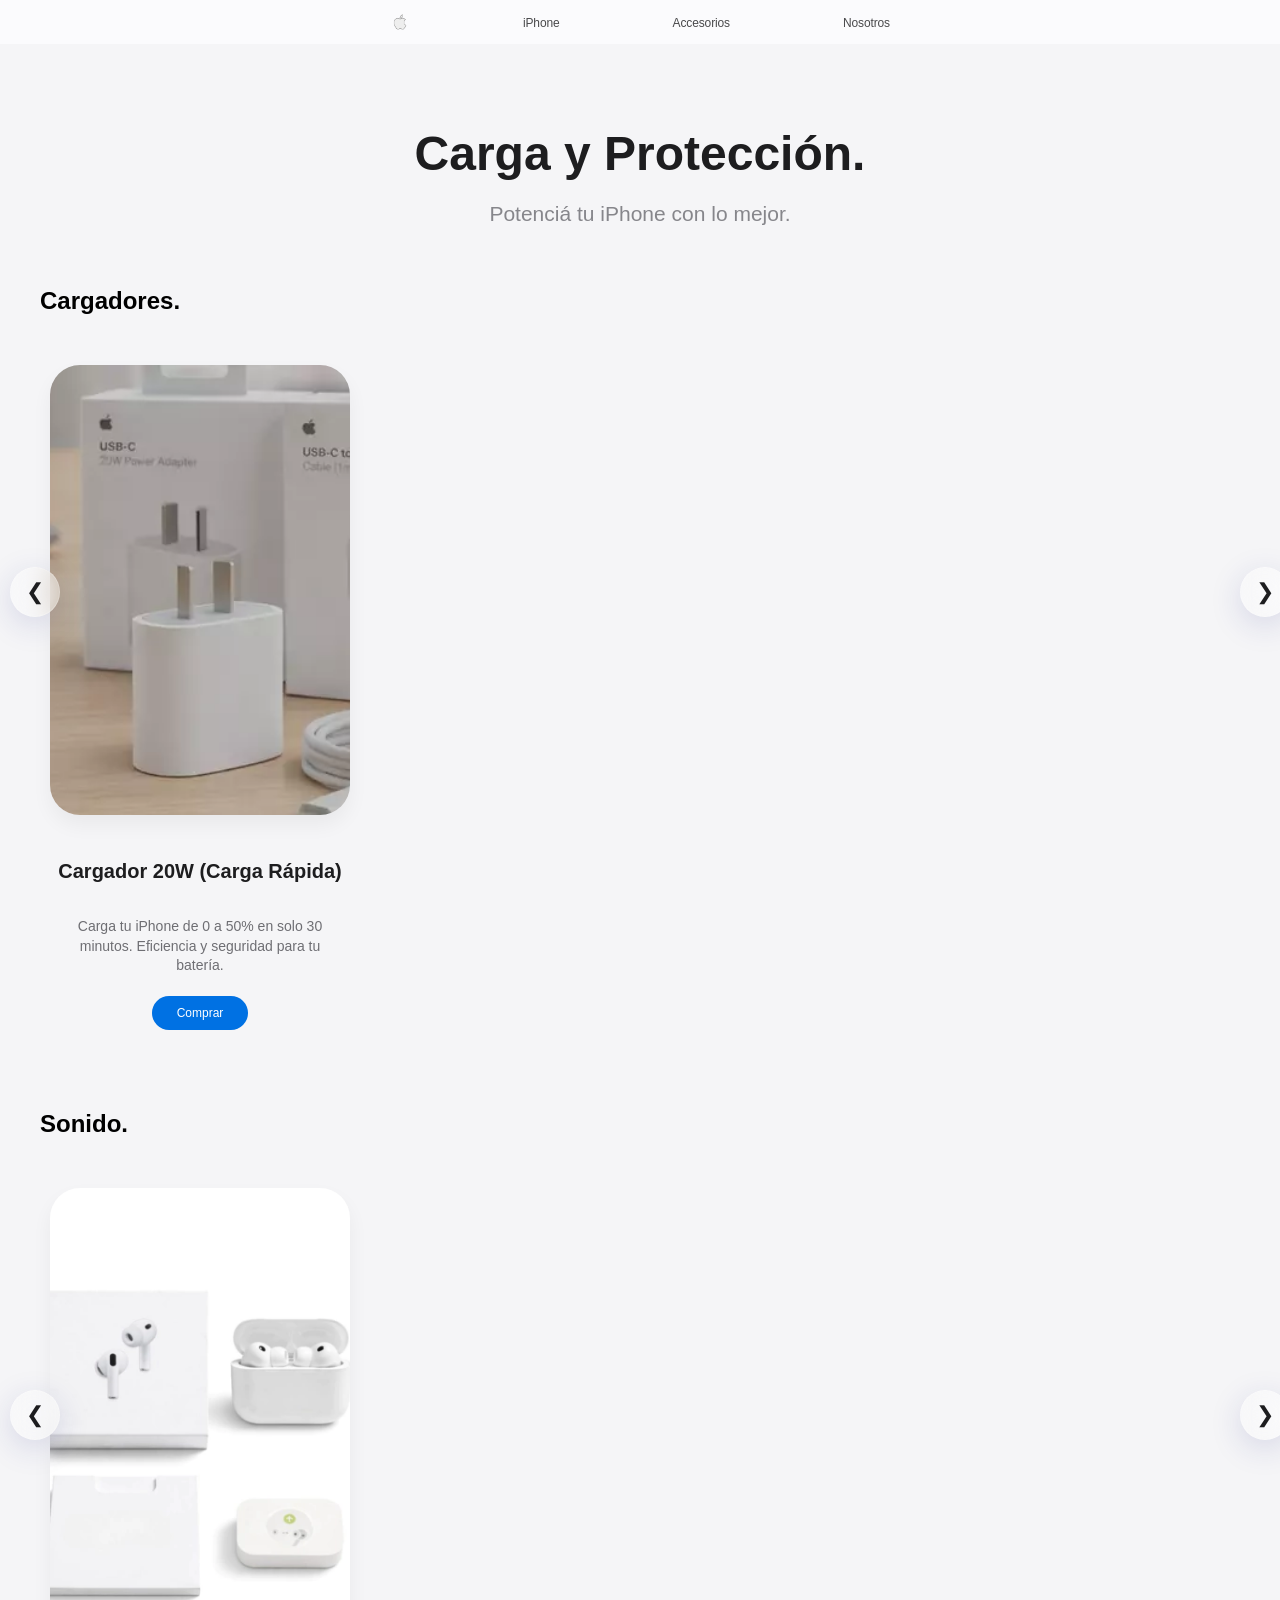
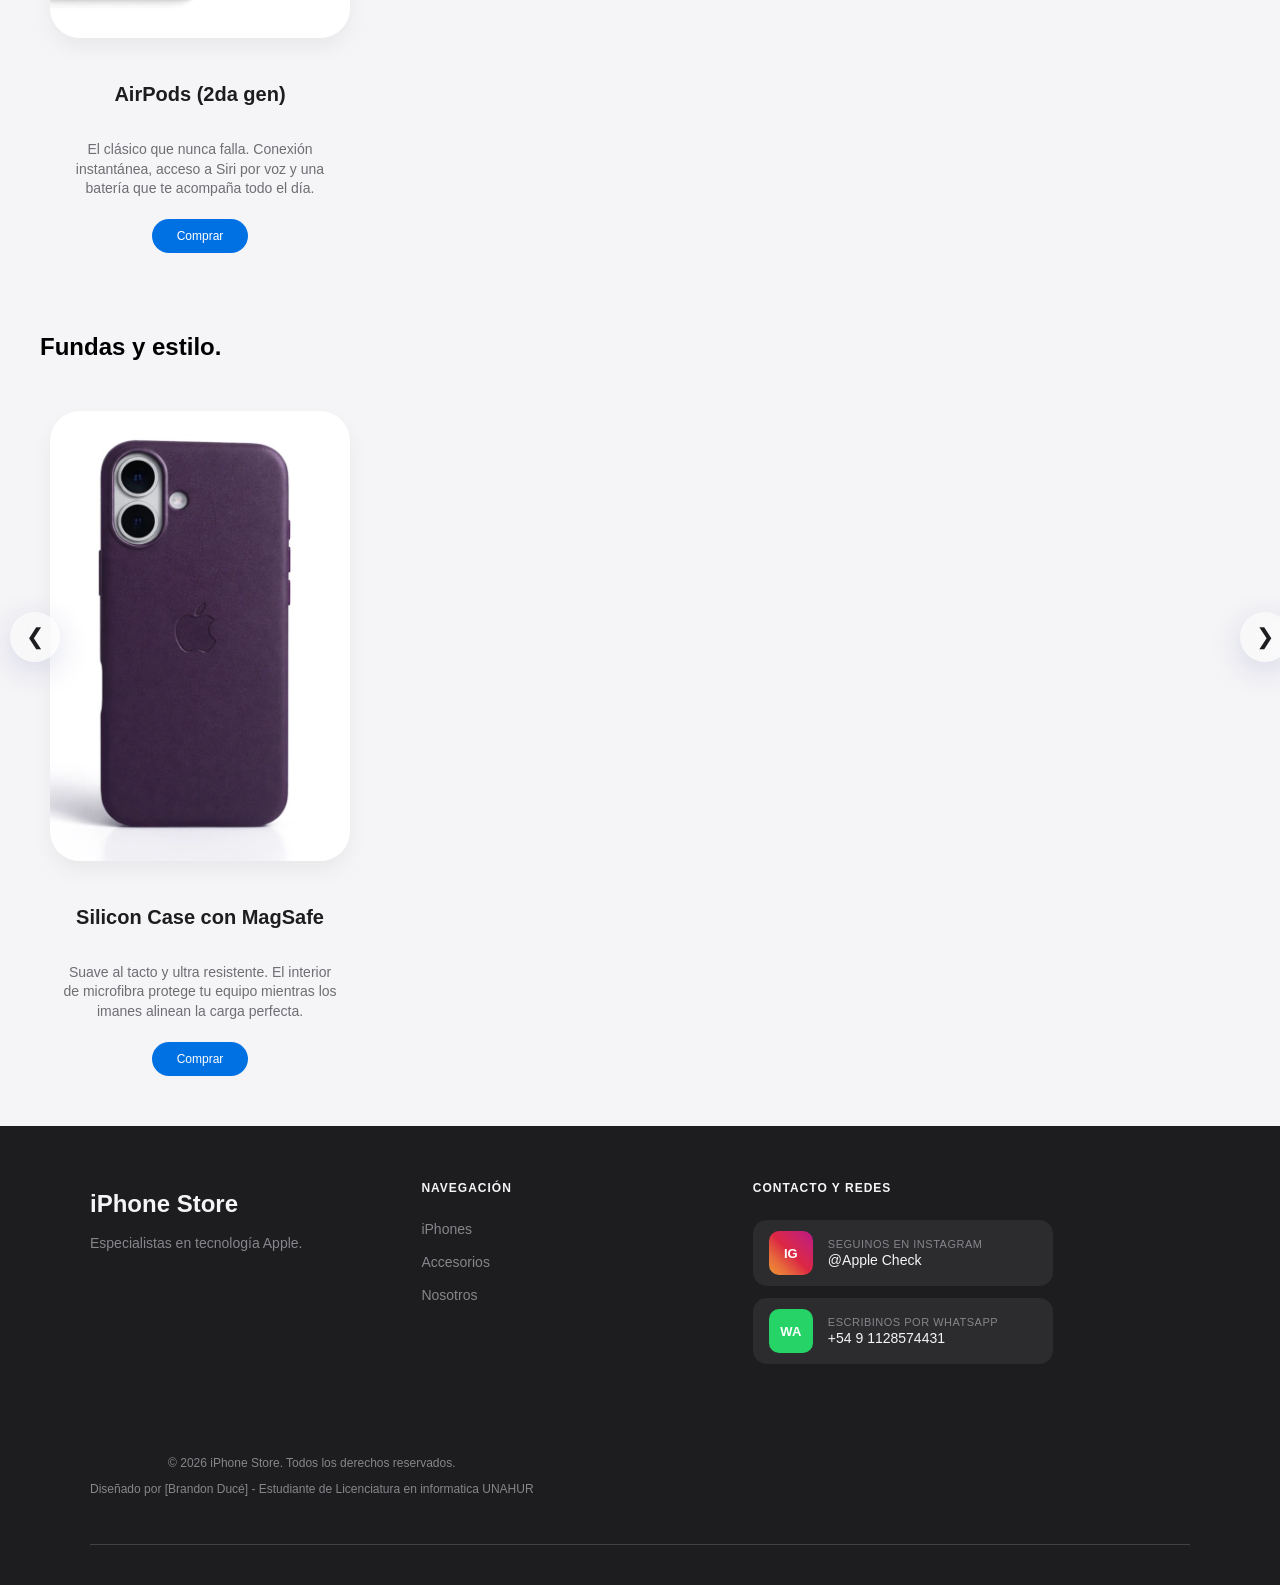
==== accesorios.html @ c847b70c "agregue el apartado de accesorios" ====
<!DOCTYPE html>
<html lang="es">

<head>
    <meta charset="UTF-8">
    <meta name="viewport" content="width=device-width, initial-scale=1.0">
    <title>Applecheck</title>
    <link rel="icon" href="img/iphone-12.png">
    <link rel="stylesheet" href="css/styles.css">
</head>

<body>
    <header>
        <nav class="navbar">
            <ul class="nav-list">
                <li><a href="index.html" class="nav-logo"><img src="img/manzanaBlanca.png" alt="Logo"></a></li>
                <li class="dropdown">
                    <a href="#" class="dropbtn">iPhone</a>
                    <ul class="dropdown-content">
                        <li><a href="catalogo.html">Equipos Nuevos</a></li>
                        <li><a href="catalogo.html#equiposReacondicionados">Reacondicionados</a></li>
                        <li><a href="catalogo.html#ofertas">Ofertas</a></li>
                    </ul>
                </li>
                <li class="dropdown">
                    <a href="#" class="dropbtn">Accesorios</a>
                    <ul class="dropdown-content">
                        <li><a href="#cargadores">Cargadores</a></li>
                        <li><a href="#auriculares">Auriculares</a></li>
                        <li><a href="#fundas">Fundas</a></li>
                    </ul>
                </li>
                <li><a href="index.html#nosotros-section">Nosotros</a></li>
            </ul>
        </nav>
    </header>

<main id="catalogoCelulares" class="catalogo-main">
      <header class="catalogo-header">
        <h1>Carga y Protección.</h1>
        <p>Potenciá tu iPhone con lo mejor.</p>
      </header>

      <!-- SECCIÓN: CARGADORES -->
      <section id="cargadores" class="family-section">
        <div class="family-header">
          <h1>Cargadores.</h1>
        </div>
        <div class="carousel-wrapper">
          <button class="nav-btn prev-btn" onclick="scrollGrilla(this, -1)">
            &#10094;
          </button>
          <div class="family-grid" id="grid-nuevos">
            <div class="family-card">
              <div class="product-image-container">
                <img src="img/cargadoresIphone.webp" alt="Cargadores" />
              </div>
              <h3>Cargador 20W (Carga Rápida)</h3>
              <p class="product-description">
                Carga tu iPhone de 0 a 50% en solo 30 minutos. Eficiencia y seguridad para tu batería.
              </p>
              <div class="product-actions">
                <a href="#" class="btn-more">Comprar</a>
              </div>
            </div>
          </div>
          <button class="nav-btn next-btn" onclick="scrollGrilla(this, 1)">
            &#10095;
          </button>
        </div>
      </section>

      <!-- SECCIÓN: AIRPODS -->
      <section id="auriculares" class="family-section">
        <div class="family-header">
          <h1>Sonido.</h1>
        </div>
        <div class="carousel-wrapper">
          <button class="nav-btn prev-btn" onclick="scrollGrilla(this, -1)">
            &#10094;
          </button>
          <div class="family-grid" id="grid-nuevos">
            <div class="family-card">
              <div class="product-image-container">
                <img src="img/airpods.webp" alt="airpods" />
              </div>
              <h3>AirPods (2da gen)</h3>
              <p class="product-description">
                El clásico que nunca falla. Conexión instantánea, acceso a Siri por voz y una batería que te acompaña todo el día.
              </p>
              <div class="product-actions">
                <a href="#" class="btn-more">Comprar</a>
              </div>
            </div>
          </div>
          <button class="nav-btn next-btn" onclick="scrollGrilla(this, 1)">
            &#10095;
          </button>
        </div>
      </section>

      <!-- SECCIÓN: FUNDAS -->
      <section id="fundas" class="family-section">
        <div class="family-header">
          <h1>Fundas y estilo.</h1>
        </div>
        <div class="carousel-wrapper">
          <button class="nav-btn prev-btn" onclick="scrollGrilla(this, -1)">
            &#10094;
          </button>
          <div class="family-grid" id="grid-nuevos">
            <div class="family-card">
              <div class="product-image-container">
                <img src="img/fundaVioleta.webp" alt="airpods" />
              </div>
              <h3>Silicon Case con MagSafe</h3>
              <p class="product-description">
                Suave al tacto y ultra resistente. El interior de microfibra protege tu equipo mientras los imanes alinean la carga perfecta.
              </p>
              <div class="product-actions">
                <a href="#" class="btn-more">Comprar</a>
              </div>
            </div>
          </div>
          <button class="nav-btn next-btn" onclick="scrollGrilla(this, 1)">
            &#10095;
          </button>
        </div>
      </section>
    </main>

    <footer class="main-footer">
        <div class="footer-container">
            <div class="footer-top">
                <div class="footer-brand">
                    <h3>iPhone Store</h3>
                    <p>Especialistas en tecnología Apple.</p>
                </div>

                <div class="footer-links">
                    <h4>Navegación</h4>
                    <ul>
                        <li><a href="#iphone-products">iPhones</a></li>
                        <li><a href="#accesorios-section">Accesorios</a></li>
                        <li><a href="#nosotros-section">Nosotros</a></li>
                    </ul>
                </div>

                <div class="footer-social">
                    <h4>Contacto y Redes</h4>
                    <div class="social-wrapper">

                        <a href="https://instagram.com/applecheck__" target="_blank" class="social-item">
                            <div class="social-icon-box">IG</div>
                            <div class="social-text">
                                <span>Seguinos en Instagram</span>
                                <strong>@Apple Check</strong>
                            </div>
                        </a>

                        <a href="https://wa.me/5491128574431" target="_blank" class="social-item">
                            <div class="social-icon-box">WA</div>
                            <div class="social-text">
                                <span>Escribinos por WhatsApp</span>
                                <strong>+54 9 1128574431</strong>
                            </div>
                        </a>

                    </div>
                </div>

                <div class="footer-bottom">
                    <p>&copy; 2026 iPhone Store. Todos los derechos reservados.</p>
                    <p>Diseñado por [Brandon Ducé] - Estudiante de Licenciatura en informatica UNAHUR</p>
                </div>
            </div>
        </div>
    </footer>

    <script src="app.js"></script>

        
</body>
---- css/styles.css ----
/************************************ INDEX *********************************/
body {
    margin: 0;
    font-family: "SF Pro Display", "Helvetica Neue", Arial, sans-serif;
    background-color: #ffffff;
    padding-top: 44px;
    overflow-x: hidden; /* Esto mata cualquier barrita horizontal rebelde */
    width: 100%;
}
/* Contenedor de la barra */
.navbar {
    position: fixed;
    top: 0;
    left: 0;
    width: 100%; /* Ahora sí, el 100% será exacto gracias a box-sizing */
    height: 44px;
    background-color: rgba(251, 251, 253, 0.8);
    backdrop-filter: blur(20px);
    -webkit-backdrop-filter: blur(20px);
    display: flex;
    justify-content: center;
    z-index: 1000;
    /* Eliminamos cualquier margen que pueda tener */
    margin: 0;
}
/* Lista de enlaces */
.nav-list {
    list-style: none;
    display: flex;
    align-items: center;
    width: 100%;
    max-width: 500px; 
    justify-content: space-between;
    margin: 0 auto; /* <--- AÑADE ESTO para que el menú no se pegue a la izquierda */
    padding: 0 20px;
}
/* Estilo de los links */
.nav-list li a {
    text-decoration: none;
    color: #1d1d1f;
    font-size: 12px;
    letter-spacing: -0.01em;
    opacity: 0.8;
    transition: opacity 0.3s;
}
.nav-list li a:hover {
    opacity: 1; /* Se aclara un poco al pasar el mouse */
}
.nav-logo img {
    height: 20px; /* Tamaño ideal para que quepa en la barra de 44px */
    width: auto;  /* Mantiene la proporción */
    display: block;
}
.nav-logo img:hover {
    opacity: 0.7; /* Efecto sutil al pasar el mouse */
}

/****************************** BOTONES DE LAS TARJETAS *******************************************/
/* Contenedor que agrupa la grilla y las flechas */
.carousel-wrapper {
    position: relative;
    width: 100%;
    display: flex;
    align-items: center;
    padding: 0 10px;
}
/* Estilo de las flechas (Look Apple Glass) */
.nav-btn {
    position: absolute;
    top: 35%;
    transform: translateY(-50%);
    width: 50px;
    height: 50px;
    background: rgba(255, 255, 255, 0.3); /* Transparente */
    backdrop-filter: blur(12px);         /* Efecto borroso pro */
    -webkit-backdrop-filter: blur(12px);
    border: 1px solid rgba(255, 255, 255, 0.2);
    border-radius: 50%;
    color: #1d1d1f;
    font-size: 22px;
    cursor: pointer;
    z-index: 100;
    display: flex;
    align-items: center;
    justify-content: center;
    transition: all 0.3s cubic-bezier(0.4, 0, 0.2, 1);
    box-shadow: 0 8px 32px 0 rgba(31, 38, 135, 0.15);
}
.nav-btn:hover {
    background: rgba(255, 255, 255, 0.6);
    transform: translateY(-50%) scale(1.1);
}
.nav-btn:active {
    transform: translateY(-50%) scale(0.9);
}
/* Posicionamiento exacto */
.prev-btn {
    left: 10px;
}
.next-btn {
    right: 10px;
}
@media (max-width: 768px) {
    .nav-btn {
        display: none;
    }
    .family-grid {
        padding: 20px;
    }
}
/****************************** BOTONES DE LAS TARJETAS *******************************************/
/* Contenedor del dropdown */
.dropdown {
    position: relative;
}
/* El menú que está oculto al principio */
.dropdown-content {
    display: none;
    position: absolute;
    background-color: rgba(255, 255, 255, 0.95); /* Un poco de transparencia queda mejor */
    backdrop-filter: blur(10px);
    min-width: 180px;
    box-shadow: 0px 10px 30px rgba(0,0,0,0.1);
    z-index: 1;
    list-style: none;
    padding: 8px 0;
    border-radius: 12px;
    top: 30px; /* Ajustado para que esté cerca del texto */
    left: 50%;
    transform: translateX(-50%); /* Estos dos centran el menú respecto a la palabra "Accesorios" */
    border: 1px solid #e5e5e7; /* Un borde muy finito tipo Apple */
}
/* Estilo de los links dentro del desplegable */
.dropdown-content li a {
    color: #1d1d1f !important;
    padding: 10px 20px;
    display: block;
    font-size: 13px !important;
    font-weight: 400; /* Fuente más fina */
}
/* Cambio de color al pasar el mouse por las opciones */
.dropdown-content li a:hover {
    background-color: #f5f5f7;
}
/* Muestra el menú al pasar el mouse */
.dropdown:hover .dropdown-content {
    display: block;
}
.dropdown::after {
    content: "";
    position: absolute;
    top: 100%;
    left: 0;
    width: 100%;
    height: 15px; /* Crea un área invisible para que el mouse no se pierda al bajar */
}
/******************** Estilos para el Carrusel de iPhones ********************/
.hero-carousel {
    position: relative;
    width: 100%;
    height: 85vh;
    overflow: hidden;
    background-color: #000;
}
.carousel-container {
    
    width: 100%;
    height: 100%;
    -ms-overflow-style: none;

    display: flex;
    overflow-x: auto;
    scroll-snap-type: x mandatory;
    /* Esto hace que el scroll manual y por JS sea suave */
    scroll-behavior: smooth; 
    scrollbar-width: none;
}
.carousel-container::-webkit-scrollbar {
    display: none;
}
.slide {
    scroll-snap-align: center;
    flex: 0 0 100%;
    width: 100%;
    height: 100%;
    scroll-snap-stop: always; /* Obliga a frenar en cada slide */
    position: relative;
    display: flex;
    align-items: center;
    justify-content: flex-start;
}
.slide img {
    position: absolute;
    top: 0;
    left: 0;
    width: 100%;
    height: 100%;
    object-fit: cover;
    z-index: 1;
}
/* Contenido sobre la imagen */
.slide-content {
    position: relative;
    z-index: 10;
    padding-left: 10%;
    color: #ffffff;
    max-width: 500px;
    pointer-events: none; /* Para que el texto no moleste al deslizar con el dedo */
}
.slide-content a, .slide-content button {
    pointer-events: auto;
}
.slide-content h1 { font-size: 56px; font-weight: 600; margin-bottom: 10px; }
.slide-content p { font-size: 24px; opacity: 0.9; margin-bottom: 25px; }
.btn-primary {
    pointer-events: auto;
    display: inline-block;
    padding: 12px 24px;
    background-color: #0071e3;
    color: #ffffff;
    text-decoration: none;
    border-radius: 980px;
}
.carousel-dots {
    position: absolute;
    bottom: 30px;
    width: 100%;
    display: flex;
    justify-content: center;
    gap: 15px;
    z-index: 3;
}
.carousel-dots a {
    width: 8px;
    height: 8px;
    background-color: rgba(255, 255, 255, 0.4);
    border-radius: 50%;
}
/******************** Estilos para el Carrusel de iPhones ********************/

/* Efecto de bajada suave para toda la página */
html {
    scroll-behavior: smooth;
}
/************************* Estilos de la barra de productos ******************************************/
.product-nav {
    background-color: #ffffff;
    border-bottom: 1px solid #d2d2d7;
    padding: 20px 0;
    scroll-margin-top: 44px; /* Para que la navbar no tape los iconos al bajar */
}
.product-nav-container {
    display: flex;
    justify-content: center;
    gap: 40px;
    max-width: 980px;
    margin: 0 auto;
    overflow-x: auto;
    scrollbar-width: none;
}
.product-nav-container::-webkit-scrollbar {
    display: none;
}
.product-item {
    display: flex;
    flex-direction: column;
    align-items: center;
    text-decoration: none;
    color: #1d1d1f;
    min-width: 80px;
}
.product-item img {
    height: 52px;
    width: auto;
    margin-bottom: 8px;
}
.product-item span {
    font-size: 11px;
}
.product-item small {
    color: #bf4800;
    font-size: 9px;
    margin-top: 2px;
}
.index-huge-title {
    font-size: 80px; /* Tamaño bien grande */
    font-weight: 600;
    text-align: center;
    color: #1d1d1f;
    margin-top: 40px; /* Espacio arriba */
    margin-bottom: 30px; /* Espacio antes de los iconos */
    letter-spacing: -0.02em; /* Letras un poquito más juntas, estilo Pro */
    width: 100%;
    display: block;
}
/* Ajuste para que en el celular no quede gigante y rompa todo */
@media (max-width: 768px) {
    .section-title {
        font-size: 48px;
        margin-top: 20px;
    }
}
/* Imagen del Producto */
.product-image-container {
    width: 100%;
    height: 450px; /* Altura fija para que todas las fotos empiecen y terminen igual */
    margin-bottom: 25px;
}
.product-image-container img {
    width: 100%;
    height: 100%;
    object-fit: cover; /* Esto hace que la foto llene el espacio sin deformarse */
    border-radius: 30px; /* Bordes redondeados bien Apple */
    box-shadow: 0 10px 20px rgba(0,0,0,0.05);
}
/* Círculos de Colores */
.color-dots {
    display: flex;
    gap: 8px;
    margin-bottom: 15px;
}
.dot {
    width: 12px;
    height: 12px;
    border-radius: 50%;
    border: 1px solid rgba(0,0,0,0.1);
}
/* Textos */
.product-description {
    font-size: 14px;
    max-width: 280px; /* Para que el texto no se estire a lo ancho */
    color: #6e6e73;    /* Gris típico de Apple para que no pese visualmente */
    line-height: 1.4;
    margin-bottom: 20px;
}
/* Botones y Acciones */
.product-actions {
    display: flex;
    align-items: center;
    gap: 20px;
    margin-top: auto;
}
.btn-more {
    background-color: #0071e3;
    color: white;
    padding: 10px 25px;
    border-radius: 20px;
    text-decoration: none;
    font-size: 12px;
    transition: 0.3s;
    display: inline-block;
}
.btn-more:hover {
    background-color: #0077ed;
}
.btn-buy {
    color: #0066cc;
    text-decoration: none;
    font-size: 14px;
}
.btn-buy:hover {
    text-decoration: underline;
}
/* Contenedor del botón inferior */
.view-all-container {
    display: flex;
    justify-content: center; /* Centra horizontalmente */
    align-items: center;
    padding: 40px 0 20px 0; /* Espacio arriba para no pegarse a las fotos */
    width: 100%;
}

/* Estilo del link/botón */
.btn-view-all {
    color: #0066cc; /* Azul Apple */
    text-decoration: none;
    font-size: 19px; /* Un poco más grande para que se vea bien */
    font-weight: 400;
    transition: all 0.3s ease;
    border-bottom: 1px solid transparent; /* Para un efecto de subrayado suave */
    padding-bottom: 2px;
}
.btn-view-all:hover {
    color: #004499; /* Un azul un poco más oscuro al pasar el mouse */
    border-bottom: 1px solid #004499; /* Aparece el subrayado */
}
/*TARJETAS DE CARGADORES*/
/* Contenedor principal de categorías */
.featured-categories {
    padding: 60px 0;
    display: flex;
    flex-direction: column;
    align-items: center;
    gap: 40px; /* Espacio entre la tarjeta de cargadores, auriculares, etc. */
    background-color: #ffffff;
}
.category-label {
    font-size: 14px;
    font-weight: 600;
    color: #86868b;
    text-transform: uppercase;
    margin-bottom: 10px;
}
/* Botón llamativo */
.btn-main {
    background-color: #0071e3;
    color: white;
    padding: 12px 28px;
    border-radius: 980px;
    text-decoration: none;
    font-size: 17px;
    font-weight: 400;
    transition: background-color 0.2s;
}
.btn-main:hover {
    background-color: #0077ed;
}
.accesorios-compact {
    padding: 80px 5%;
    background-color: #ffffff;
    text-align: center;
}
.accesorios-header h2 {
    font-size: 40px;
    margin-bottom: 40px;
    color: #1d1d1f;
}
.accesorios-grid {
    display: flex;
    justify-content: center;
    gap: 20px; /* Espacio entre las 3 tarjetas */
    max-width: 1200px;
    margin: 0 auto;
}
.card-small {
    flex: 1; /* Hace que las 3 midan lo mismo */
    background-color: #f5f5f7;
    border-radius: 20px;
    overflow: hidden;
    display: flex;
    flex-direction: column; /* Imagen arriba, texto abajo */
    transition: transform 0.3s ease;
    text-align: left;
}
.card-small:hover {
    transform: translateY(-5px); /* Efecto de levante al pasar el mouse */
}
.card-small-image {
    width: 100%;
    height: 250px; /* Altura fija para que todas sean iguales */
}
.card-small-image img {
    width: 100%;
    height: 100%;
    object-fit: cover;
}
.card-small-content {
    padding: 25px;
}
.card-small-content h3 {
    font-size: 22px;
    margin: 10px 0;
    color: #1d1d1f;
}
.link-blue {
    color: #0066cc;
    text-decoration: none;
    font-size: 16px;
    font-weight: 500;
}
.link-blue:hover {
    text-decoration: underline;
}
/* RESPONSIVE: Si se ve en celular, se ponen una abajo de otra */
@media (max-width: 768px) {
    .accesorios-grid {
        flex-direction: column;
    }
}
.nosotros-container {
    padding: 80px 5%;
    background-color: #f5f5f7; /* Gris claro para separar de la sección blanca de arriba */
}
.nosotros-card {
    max-width: 1100px;
    margin: 0 auto;
    background-color: #ffffff;
    border-radius: 30px;
    padding: 60px 40px;
    text-align: center;
    box-shadow: 0 10px 30px rgba(0,0,0,0.05);
}
.nosotros-label {
    color: #0066cc;
    font-weight: 600;
    font-size: 14px;
    text-transform: uppercase;
    letter-spacing: 1px;
}
.nosotros-content h2 {
    font-size: 42px;
    color: #1d1d1f;
    margin: 20px 0;
    line-height: 1.1;
}
.nosotros-content p {
    font-size: 19px;
    color: #86868b;
    max-width: 700px;
    margin: 0 auto 50px auto;
    line-height: 1.5;
}
/* La grilla de beneficios */
.nosotros-features {
    display: flex;
    justify-content: space-around;
    border-top: 1px solid #d2d2d7;
    padding-top: 40px;
    gap: 20px;
}
.feature {
    flex: 1;
}
.feature-icon {
    font-size: 30px;
    display: block;
    margin-bottom: 10px;
}
.feature h4 {
    font-size: 17px;
    color: #1d1d1f;
    margin-bottom: 5px;
}
.feature p {
    font-size: 14px;
    color: #86868b;
    margin: 0;
}
/* Responsive para que en el celu no se rompa */
@media (max-width: 768px) {
    .nosotros-features {
        flex-direction: column;
        gap: 30px;
    }
}
/* =========================================
   FOOTER COMPLETO - ESTILO APPLE HÍBRIDO
   ========================================= */
.main-footer {
    background-color: #1d1d1f; /* Negro Apple */
    color: #f5f5f7;
    padding: 10px 5% 40px 5%;
    font-family: -apple-system, BlinkMacSystemFont, "Segoe UI", Roboto, Helvetica, Arial, sans-serif;
}
.footer-container {
    max-width: 1100px;
    margin: 0 auto;
}
.footer-top {
    display: flex;
    justify-content: space-between;
    align-items: flex-start;
    flex-wrap: wrap;
    gap: 40px;
    border-bottom: 1px solid #424245;
    padding-bottom: 40px;
    margin-top: 30px;
}

/* Columna de la Marca */
.footer-brand {
    flex: 1;
    min-width: 250px;
}

.footer-brand h3 {
    font-size: 24px;
    font-weight: 600;
    margin-bottom: 15px;
}

.footer-brand p {
    color: #86868b;
    font-size: 14px;
    line-height: 1.5;
}

/* Columna de Navegación */
.footer-links {
    flex: 1;
    min-width: 150px;
}

.footer-links h4 {
    font-size: 12px;
    color: #f5f5f7;
    text-transform: uppercase;
    letter-spacing: 1px;
    margin-bottom: 25px;
}

.footer-links ul {
    list-style: none;
    padding: 0;
    margin-top: 10px;
}

.footer-links ul li {
    margin-bottom: 15px;
}

.footer-links ul li a {
    color: #86868b;
    text-decoration: none;
    font-size: 14px;
    transition: color 0.3s;
}

.footer-links ul li a:hover {
    color: #ffffff;
}

/* Columna de Redes Sociales (Híbrida) */
.footer-social {
    flex: 1.5;
    min-width: 280px;
}

.footer-social h4 {
    font-size: 12px;
    color: #f5f5f7;
    text-transform: uppercase;
    letter-spacing: 1px;
    margin-bottom: 25px;
}

.social-wrapper {
    display: flex;
    flex-direction: column;
    gap: 12px;
    max-width: 300px;
}

.social-item {
    display: flex;
    align-items: center;
    background-color: #2c2c2e;
    padding: 10px 15px;
    border-radius: 14px;
    text-decoration: none;
    transition: all 0.3s ease;
    border: 1px solid transparent;
}

.social-item:hover {
    background-color: #3d3d3f;
    border-color: #0071e3;
    transform: translateX(8px); /* Efecto de desplazamiento */
}

.social-icon-box {
    width: 44px;
    height: 44px;
    background-color: #0071e3;
    color: white;
    border-radius: 10px;
    display: flex;
    align-items: center;
    justify-content: center;
    font-weight: bold;
    font-size: 13px;
    margin-right: 15px;
    flex-shrink: 0;
}

/* Gradiente para el icono de Instagram */
.social-item:first-child .social-icon-box {
    background: linear-gradient(45deg, #f09433, #e6683c, #dc2743, #cc2366, #bc1888);
}

/* Color para el icono de WhatsApp */
.social-item:nth-child(2) .social-icon-box {
    background-color: #25D366;
}

.social-text {
    display: flex;
    flex-direction: column;
}

.social-text span {
    font-size: 11px;
    color: #86868b;
    text-transform: uppercase;
    letter-spacing: 0.5px;
    margin-bottom: 2px;
}

.social-text strong {
    font-size: 14px;
    color: #f5f5f7;
    font-weight: 500;
}

/* Parte Inferior (Copyright) */
.footer-bottom {
    padding-top: 40px;
    text-align: center;
    color: #86868b;
}

.footer-bottom p {
    font-size: 12px;
    margin-bottom: 8px;
}

/* Ajustes para Celulares */
@media (max-width: 768px) {
    .footer-top {
        flex-direction: column;
        gap: 40px;
        text-align: center;
    }
    
    .social-wrapper {
        align-items: center;
    }
    
    .social-item {
        width: 100%;
        max-width: 320px;
        text-align: left;
    }
}

.steps-section {
    padding: 90px 5%;
    background-color: #ffffff; /* Fondo blanco puro para resaltar los pasos */
    text-align: center;
}

.steps-header {
    margin-bottom: 60px;
}

.steps-header h2 {
    font-size: 48px;
    color: #1d1d1f;
    margin-top: 10px;
    letter-spacing: -0.5px;
}

.steps-grid {
    display: flex;
    justify-content: center;
    gap: 40px;
    max-width: 1200px;
    margin: 0 auto;
}

.step-card {
    flex: 1;
    padding: 20px;
    transition: transform 0.3s ease;
}

.step-number {
    font-size: 14px;
    font-weight: 600;
    width: 30px;
    height: 30px;
    background-color: #1d1d1f;
    color: white;
    border-radius: 50%;
    display: flex;
    align-items: center;
    justify-content: center;
    margin: 0 auto 20px auto;
}

.step-card h3 {
    font-size: 24px;
    color: #1d1d1f;
    margin-bottom: 15px;
}

.step-card p {
    font-size: 16px;
    color: #86868b;
    line-height: 1.6;
}

/* Responsive para celulares */
@media (max-width: 768px) {
    .steps-grid {
        flex-direction: column;
        gap: 50px;
    }
    
    .steps-header h2 {
        font-size: 32px;
    }
}

/* --- ESTILOS CATÁLOGO --- */

.catalogo-main {
    background-color: #f5f5f7;
}

.catalogo-header {
    padding-top: 50px;    /* Espacio arriba del título principal */
    padding-bottom: 20px; /* Reducimos el espacio de abajo para que "Equipos Nuevos" suba */
    text-align: center;
}
.catalogo-header h1 {
    font-size: 48px;
    color: #1d1d1f;
    margin-bottom: 10px;
}

.catalogo-header p {
    font-size: 21px;
    color: #86868b;
}

.categoria-section {
    padding: 60px 5%;
    max-width: 1200px;
    margin: 0 auto;
}

.reaco-bg {
    background-color: #fbfbfd; /* Un tono apenas distinto para diferenciar */
    max-width: 100%;
}

.catalogo-section-header {
    display: flex;
    align-items: center;
    justify-content: center; /* Lo centramos */
    gap: 15px;
    margin-bottom: 40px;
    width: 100%;
}

.catalogo-section-header h2 {
    font-size: 32px;
    color: #1d1d1f;
    margin: 0; /* Quitamos márgenes que puedan moverlo */
}

.badge {
    padding: 4px 12px;
    background-color: #e8e8ed;
    border-radius: 12px;
    font-size: 12px;
    font-weight: 600;
    color: #1d1d1f;
}

.badge.reaco {
    background-color: #0071e3;
    color: #fff;
}

/* Grilla de productos */
.productos-grid {
    display: flex; /* O grid, dependiendo de cómo lo hiciste en el index */
    flex-wrap: nowrap; /* Esto evita que se bajen las tarjetas */
    justify-content: space-between; 
    gap: 15px;
    width: 100%;
    max-width: 1400px; /* Un ancho grande para que entren las 5 o 4 */
    margin: 0 auto;
    padding: 20px;
}
.iphone-card-mini {
    width: 100%;
    max-width: 260;
    display: flex;
    flex-direction: column;
    align-items: center; /* Centra todo horizontalmente */
    text-align: center;
    padding: 20px 10px; /* Más espacio interno */
    background-color: #ffffff;
    border-radius: 24px;
    transition: all 0.4s cubic-bezier(0.4, 0, 0.2, 1); /* Animación suave */
    border: 1px solid #f5f5f7; /* Borde casi invisible */
}
.iphone-card-mini img {
    width: 100%;
    max-width: 220px; /* Controlamos que no se haga gigante */
    height: 220px;
    object-fit: contain; /* Evita que la foto se deforme */
    margin-bottom: 30px;
}
.iphone-card-mini:hover {
    transform: translateY(-8px); /* Sube un poquito */
    box-shadow: 0 20px 40px rgba(0, 0, 0, 0.08); /* Sombra suave y profunda */
    border-color: transparent;
}
.card-tag {
    position: absolute;
    top: 20px;
    left: 20px;
    font-size: 10px;
    font-weight: 700;
    text-transform: uppercase;
    color: #bf4800; /* Color naranja tipo 'novedad' */
}
.card-tag.reaco {
    color: #0071e3;
}
.iphone-card-mini img {
    width: 100%;
    height: 200px;
    object-fit: contain;
    margin-bottom: 20px;
}
.card-info h3 {
    font-size: 24px;
    font-weight: 600;
    color: #1d1d1f;
    margin-bottom: 8px;
}
.card-specs {
    font-size: 14px;
    color: #86868b; /* Gris Apple */
    margin-bottom: 20px;
    font-weight: 400;
    line-height: 1.4;
}
.card-price {
    font-size: 20px;
    font-weight: 600;
    color: #1d1d1f;
    margin-bottom: 25px;
}
.btn-ver-mas {
    padding: 8px 20px;
    background-color: #0071e3;
    color: #ffffff;
    border-radius: 980px; /* Forma de píldora */
    text-decoration: none;
    font-size: 14px;
    font-weight: 500;
    transition: background 0.3s ease;
}
.btn-ver-mas:hover {
    background-color: #0077ed;
}
/* Responsive */
@media (max-width: 768px) {
    .catalogo-header h1 { font-size: 32px; }
    .productos-grid { grid-template-columns: 1fr; }
}
/*********************** FAMILI  ****************************/
/* Contenedor de la Tarjeta */
.family-card {
    flex: 0 0 300px;   
    background-color: transparent; 
    display: flex;
    flex-direction: column;
    align-items: center;
    text-align: center;
    scroll-snap-align: center; 
    transition: transform 0.4s cubic-bezier(0.4, 0, 0.2, 1);
}
@media (max-width: 1024px) {
    .family-card {
        flex: 0 0 300px; /* Un poco más angostas en notebooks */
    }
}
.family-card:hover {
    transform: scale(1.02);
}
.family-card h3 {
    font-size: 20px; /* Un poco más grande */
    font-weight: 600;
    margin-bottom: 8 px;
    color: #1d1d1f;
}
/* Esto selecciona solo la primera sección de equipos */
.family-section:first-of-type {
    padding-top: 20px; /* Bajamos el padding de 80px a 20px */
}
.family-header h1 {
    margin-top: 0; /* Eliminamos cualquier margen que venga de arriba */
    margin-bottom: 30px;
}
.family-grid {
    width: 100%;
    display: flex !important;
    flex-direction: row !important;
    gap: 20px;
    padding: 20px 40px; /* El 40px es el espacio inicial */
    overflow-x: auto;
    scroll-snap-type: x mandatory;
    scroll-behavior: smooth;
    scrollbar-width: none;
    align-items: flex-start; /* Alinea las tarjetas arriba */
}
.family-grid::after {
    content: "";
    flex: 0 0 40px; /* Ajustá este número según el padding que quieras al final */
}
.family-grid::-webkit-scrollbar {
    display: none;             /* Oculta la barra de scroll en Chrome/Safari */
}
.familia-container {
    padding: 60px 20px; /* Espacio arriba/abajo y un poquito a los lados */
    max-width: 1200px;  /* No deja que el contenido se estire más de esto */
    margin: 0 auto;     /* CENTRA el contenedor en la pantalla */
}
.family-header {
    max-width: 1200px;
    margin: 0 auto 30px auto;
    padding: 0 40px; /* Margen interno para que el título no toque el borde */
    text-align: left;
}
.family-section {
    background-color: #f5f5f7; 
    padding: 30px 0;   /* Espacio para que respire la sección */
    width: 100%;
}
.family-grid-wrapper {
    max-width: 1440px; /* Ancho máximo estándar de Apple */
    margin: 0 auto;    /* Centra el bloque en la pantalla */
    overflow: hidden;  /* Corta el exceso de las tarjetas para que no rompan el layout */
    width: 100%;
}
@media (max-width: 768px) {
    .family-header h1 {
        font-size: 32px; /* Título más chico en celulares */
    }
    
    .family-card {
        flex: 0 0 280px; /* Tamaño ideal para smartphones */
    }
    
    .family-grid {
        padding: 20px 20px; /* Menos margen lateral en móviles */
    }
}

/*********************** FAMILI ****************************/
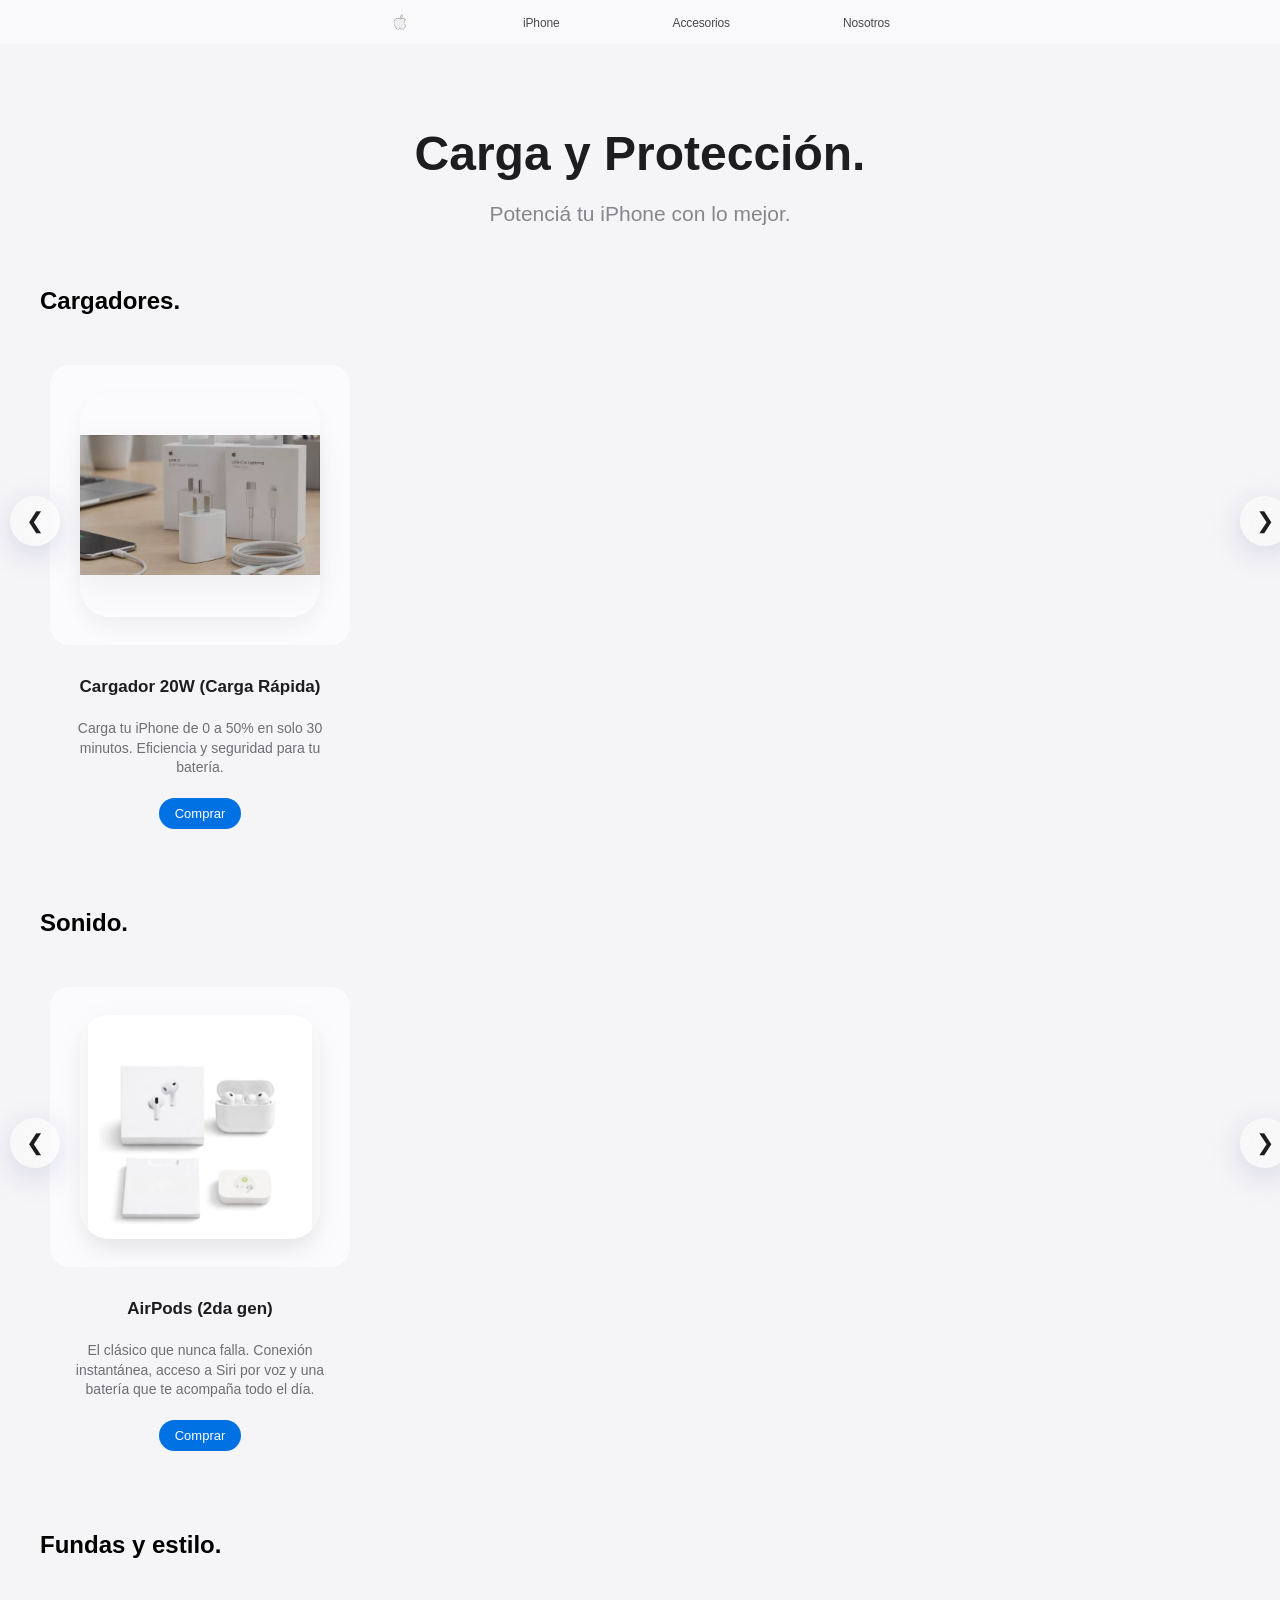
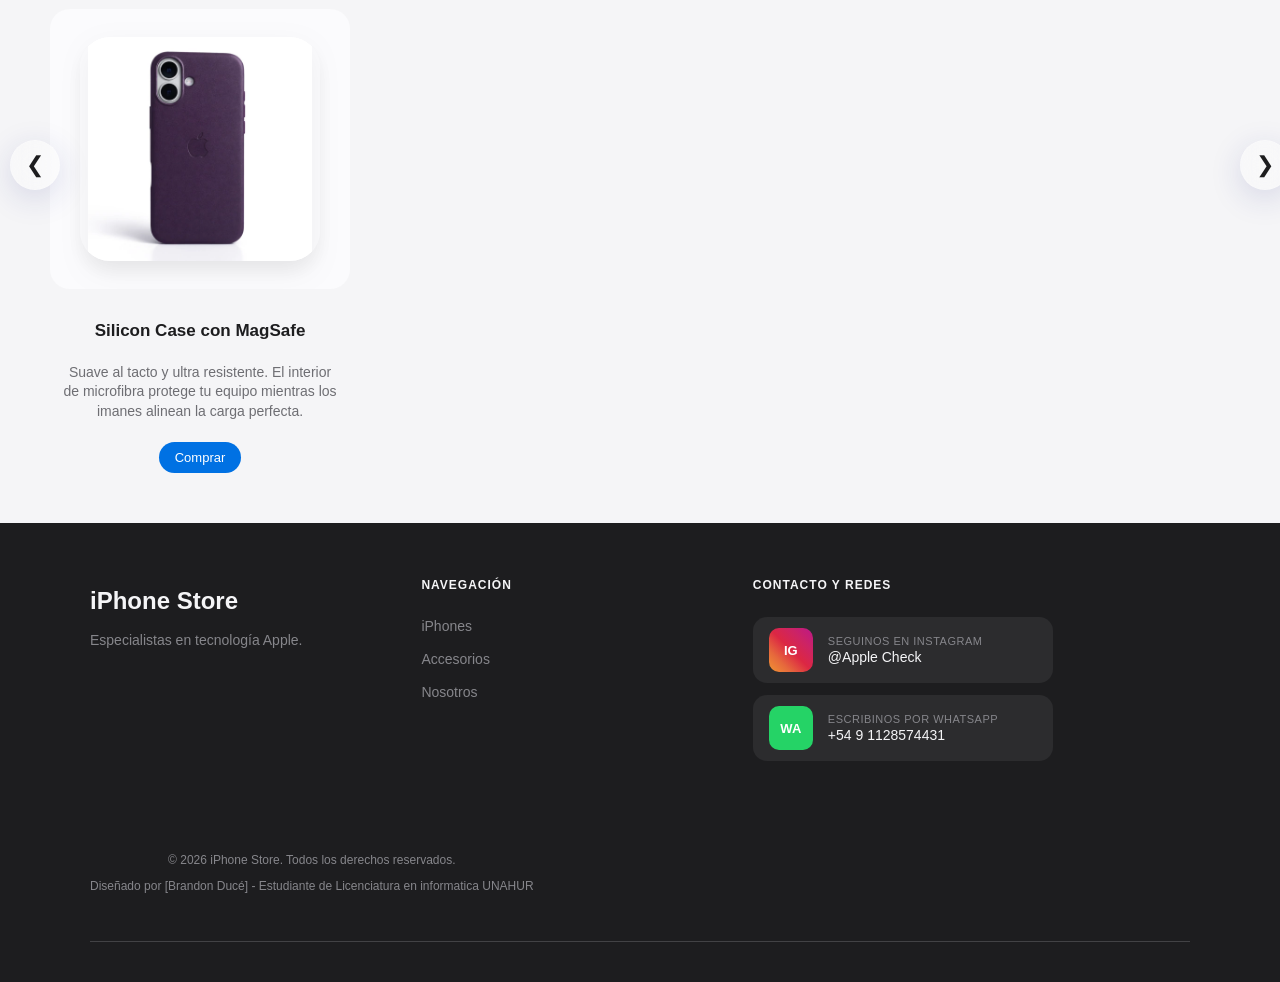
==== commit 279b5376: "Cree el nuevo html de productos, el js de detalle, el productos.json y le termine de cargar todos lo" ====
--- a/accesorios.html
+++ b/accesorios.html
@@ -25,9 +25,9 @@
                 <li class="dropdown">
                     <a href="#" class="dropbtn">Accesorios</a>
                     <ul class="dropdown-content">
-                        <li><a href="#cargadores">Cargadores</a></li>
-                        <li><a href="#auriculares">Auriculares</a></li>
-                        <li><a href="#fundas">Fundas</a></li>
+                        <li><a href="#cargadoresId">Cargadores</a></li>
+                        <li><a href="#airpodsId">Auriculares</a></li>
+                        <li><a href="#fundasId">Fundas</a></li>
                     </ul>
                 </li>
                 <li><a href="index.html#nosotros-section">Nosotros</a></li>
@@ -42,7 +42,7 @@
       </header>
 
       <!-- SECCIÓN: CARGADORES -->
-      <section id="cargadores" class="family-section">
+      <section id="tarjetaAccesorios" class="family-section">
         <div class="family-header">
           <h1>Cargadores.</h1>
         </div>
@@ -50,7 +50,7 @@
           <button class="nav-btn prev-btn" onclick="scrollGrilla(this, -1)">
             &#10094;
           </button>
-          <div class="family-grid" id="grid-nuevos">
+          <div class="family-grid" id="cargadoresId">
             <div class="family-card">
               <div class="product-image-container">
                 <img src="img/cargadoresIphone.webp" alt="Cargadores" />
@@ -71,7 +71,7 @@
       </section>
 
       <!-- SECCIÓN: AIRPODS -->
-      <section id="auriculares" class="family-section">
+      <section id="tarjetaAccesorios" class="family-section">
         <div class="family-header">
           <h1>Sonido.</h1>
         </div>
@@ -79,7 +79,7 @@
           <button class="nav-btn prev-btn" onclick="scrollGrilla(this, -1)">
             &#10094;
           </button>
-          <div class="family-grid" id="grid-nuevos">
+          <div class="family-grid" id="airpodsId">
             <div class="family-card">
               <div class="product-image-container">
                 <img src="img/airpods.webp" alt="airpods" />
@@ -100,7 +100,7 @@
       </section>
 
       <!-- SECCIÓN: FUNDAS -->
-      <section id="fundas" class="family-section">
+      <section id="tarjetaAccesorios" class="family-section">
         <div class="family-header">
           <h1>Fundas y estilo.</h1>
         </div>
@@ -108,7 +108,7 @@
           <button class="nav-btn prev-btn" onclick="scrollGrilla(this, -1)">
             &#10094;
           </button>
-          <div class="family-grid" id="grid-nuevos">
+          <div class="family-grid" id="fundasId">
             <div class="family-card">
               <div class="product-image-container">
                 <img src="img/fundaVioleta.webp" alt="airpods" />
@@ -140,9 +140,9 @@
                 <div class="footer-links">
                     <h4>Navegación</h4>
                     <ul>
-                        <li><a href="#iphone-products">iPhones</a></li>
-                        <li><a href="#accesorios-section">Accesorios</a></li>
-                        <li><a href="#nosotros-section">Nosotros</a></li>
+                        <li><a href="index.html#iphone-products">iPhones</a></li>
+                        <li><a href="index.html#accesorios-section">Accesorios</a></li>
+                        <li><a href="index.html#nosotros-section">Nosotros</a></li>
                     </ul>
                 </div>
 
--- a/css/styles.css
+++ b/css/styles.css
@@ -2,7 +2,7 @@
 body {
     margin: 0;
     font-family: "SF Pro Display", "Helvetica Neue", Arial, sans-serif;
-    background-color: #ffffff;
+    background-color: #f5f5f7;
     padding-top: 44px;
     overflow-x: hidden; /* Esto mata cualquier barrita horizontal rebelde */
     width: 100%;
@@ -1044,4 +1044,59 @@
     }
 }
 
-/*********************** FAMILI ****************************/+/*********************** FAMILI ****************************/
+
+/* Contenedor de la imagen del accesorio */
+#tarjetaAccesorios .product-image-container {
+    background-color: #fbfbfd; /* El blanco/gris exacto de Apple */
+    border-radius: 20px;
+    height: 280px;            /* Altura fija y elegante */
+    display: flex;
+    align-items: center;
+    justify-content: center;
+    overflow: hidden;
+    transition: transform 0.4s ease; /* Efecto suave al pasar el mouse */
+    margin-bottom: 15px;
+}
+
+/* La imagen propiamente dicha */
+#tarjetaAccesorios .family-card img {
+    max-width: 80%;           /* No dejamos que toque los bordes */
+    max-height: 80%;          /* Mantiene el producto contenido */
+    object-fit: contain;      /* Respeta la forma original del cargador */
+    filter: drop-shadow(0 10px 15px rgba(0,0,0,0.05)); /* Sombra real al objeto */
+}
+
+/* Efecto Hover para que se sienta vivo */
+#tarjetaAccesorios .family-card:hover .product-image-container {
+    transform: scale(1.02);   /* Crece apenas un poquito */
+}
+
+/* Tipografía de la tarjeta */
+#tarjetaAccesorios h3 {
+    font-size: 17px;
+    font-weight: 600;
+    color: #1d1d1f;
+    margin-bottom: 8px;
+}
+
+#tarjetaAccesorios .product-description {
+    font-size: 14px;
+    color: #6e6e73;
+    line-height: 1.4;
+}
+#tarjetaAccesorios .btn-more {
+    background-color: #0071e3; /* Azul Apple */
+    color: white;
+    padding: 8px 16px;
+    border-radius: 20px;
+    text-decoration: none;
+    font-size: 13px;
+    font-weight: 400;
+    display: inline-block;
+    transition: background 0.3s;
+}
+
+#tarjetaAccesorios .btn-more:hover {
+    background-color: #0077ed;
+}
